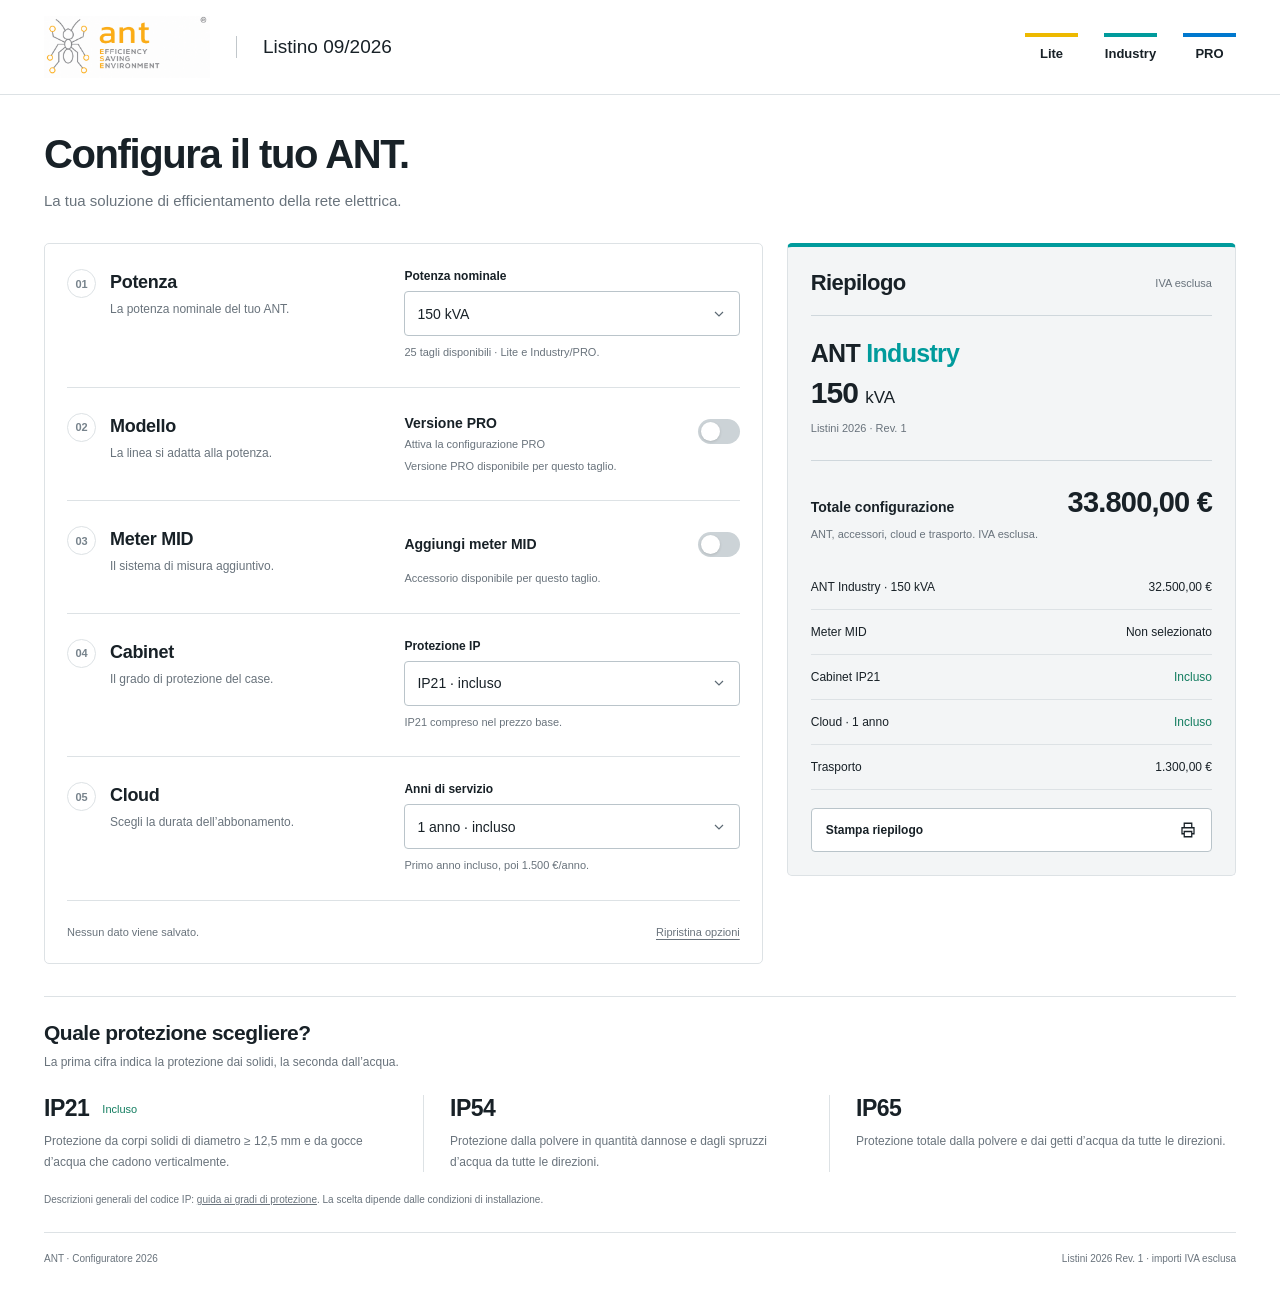
==== index.html @ 411bcbdc "Update header to Listino 09/2026 and remove logo version suffix" ====
<!doctype html>
<html lang="it">
<head>
  <meta charset="utf-8">
  <meta name="viewport" content="width=device-width, initial-scale=1">
  <meta name="theme-color" content="#009b9c">
  <meta name="description" content="Configuratore ANT 2026: potenza, modello, meter, cabinet e cloud. Importi IVA esclusa.">
  <title>ANT · Configuratore 2026</title>
  <meta name="application-name" content="ANT 2026">
  <meta name="apple-mobile-web-app-title" content="ANT 2026">
  <meta name="apple-mobile-web-app-capable" content="yes">
  <meta name="mobile-web-app-capable" content="yes">
  <meta name="apple-mobile-web-app-status-bar-style" content="default">
  <link rel="icon" href="assets/favicon-32.png" sizes="32x32" type="image/png">
  <link rel="apple-touch-icon" href="assets/apple-touch-icon.png" sizes="180x180">
  <link rel="manifest" href="manifest.webmanifest">
  <link rel="stylesheet" href="styles.css">
  <script src="catalogue.js" defer></script>
  <script src="calculator.js" defer></script>
  <script src="app.js" defer></script>
</head>
<body>
  <header class="header">
    <div class="brand"><img class="brand-logo" src="assets/ant-logo.png" width="2056" height="765" alt="ANT — Efficiency Saving Environment"><span class="app-name">Listino <strong>09/2026</strong></span></div>
    <div class="lines" aria-label="Linee ANT"><span class="lite">Lite</span><span class="industry">Industry</span><span class="pro">PRO</span></div>
  </header>
  <main>
    <section class="intro">
      <div><h1>Configura il tuo ANT.</h1><p>La tua soluzione di efficientamento della rete elettrica.</p></div>
      <aside class="source-alert" id="source-alert" hidden><strong>Listini PDF non disponibili</strong><span>Prototipo: prezzi e tagli da verificare. Non utilizzare come preventivo.</span></aside>
    </section>
    <div class="workspace">
      <form id="config" class="config" aria-label="Configurazione ANT">
        <section class="field-row">
          <div class="field-heading"><span class="step">01</span><div><h2>Potenza</h2><p>La potenza nominale del tuo ANT.</p></div></div>
          <div class="field-control"><label for="power">Potenza nominale</label><select id="power" name="power" required aria-describedby="power-help"><optgroup label="ANT Lite"><option value="15">15 kVA</option><option value="22">22 kVA</option><option value="30">30 kVA</option><option value="45">45 kVA</option><option value="60">60 kVA</option><option value="75">75 kVA</option><option value="100">100 kVA</option><option value="120">120 kVA</option></optgroup><optgroup label="ANT Industry"><option value="150" selected>150 kVA</option><option value="200">200 kVA</option><option value="300">300 kVA</option><option value="400">400 kVA</option><option value="500">500 kVA</option><option value="600">600 kVA</option><option value="700">700 kVA</option><option value="800">800 kVA</option><option value="1000">1.000 kVA</option><option value="1200">1.200 kVA</option><option value="1500">1.500 kVA</option><option value="1700">1.700 kVA</option><option value="2000">2.000 kVA</option><option value="2500">2.500 kVA</option><option value="3000">3.000 kVA</option><option value="3500">3.500 kVA</option><option value="4000">4.000 kVA</option></optgroup></select><p class="help" id="power-help">25 tagli disponibili · Lite e Industry/PRO.</p></div>
        </section>
        <section class="field-row">
          <div class="field-heading"><span class="step">02</span><div><h2>Modello</h2><p>La linea si adatta alla potenza.</p></div></div>
          <div class="field-control"><label class="toggle-option" for="pro"><span><strong>Versione PRO</strong><span class="option-caption">Attiva la configurazione PRO</span></span><input id="pro" name="pro" type="checkbox" role="switch" aria-describedby="pro-help"><span class="switch" aria-hidden="true"></span></label><p class="help" id="pro-help">Disponibile da 150 a 4.000 kVA.</p></div>
        </section>
        <section class="field-row">
          <div class="field-heading"><span class="step">03</span><div><h2>Meter MID</h2><p>Il sistema di misura aggiuntivo.</p></div></div>
          <div class="field-control"><label class="toggle-option" for="meter"><span><strong>Aggiungi meter MID</strong></span><input id="meter" name="meter" type="checkbox" role="switch" disabled aria-describedby="meter-help"><span class="switch" aria-hidden="true"></span></label><p class="help" id="meter-help">Disponibilità da verificare sul listino.</p></div>
        </section>
        <section class="field-row">
          <div class="field-heading"><span class="step">04</span><div><h2>Cabinet</h2><p>Il grado di protezione del case.</p></div></div>
          <div class="field-control"><label for="cabinet">Protezione IP</label><select id="cabinet" name="cabinet" aria-describedby="cabinet-help"><option value="IP21">IP21 · incluso</option><option value="IP54">IP54 · da quotare</option><option value="IP65">IP65 · da quotare</option></select><p class="help" id="cabinet-help">IP21 compreso nel prezzo base.</p></div>
        </section>
        <section class="field-row">
          <div class="field-heading"><span class="step">05</span><div><h2>Cloud</h2><p>Scegli la durata dell’abbonamento.</p></div></div>
          <div class="field-control"><label for="years">Anni di servizio</label><select id="years" name="years"><option value="1">1 anno · incluso</option><option value="2">2 anni · +1.500 €</option><option value="3">3 anni · +3.000 €</option><option value="4">4 anni · +4.500 €</option><option value="5">5 anni · +6.000 €</option></select><p class="help">Primo anno incluso, poi 1.500 €/anno.</p></div>
        </section>
        <div class="form-footer"><span>Nessun dato viene salvato.</span><button type="reset" class="text-button">Ripristina opzioni</button></div>
      </form>
      <aside class="summary" aria-labelledby="summary-heading">
        <div class="summary-top"><h2 id="summary-heading">Riepilogo</h2><span>IVA esclusa</span></div>
        <div class="product"><h3>ANT <span id="line-name">Industry</span></h3><p id="power-summary">150 <span>kVA</span></p><small id="line-note">Listini 2026 · Rev. 1</small></div>
        <div id="pricing" aria-live="polite" aria-atomic="true"><div class="price-heading"><span id="total-label">Importo parziale</span><strong id="total">0,00 €</strong></div><p class="price-caption" id="total-caption">Somma delle sole voci con prezzo noto.</p><dl id="breakdown"></dl><div class="quote-warning" id="quote-warning"><strong>Totale non determinabile</strong><p id="missing"></p></div></div>
        <button id="print" type="button" class="print-button">Stampa riepilogo <svg aria-hidden="true" width="18" height="18" viewBox="0 0 24 24" fill="none" stroke="currentColor" stroke-width="1.7"><path d="M7 8V3h10v5M7 17H4V9h16v8h-3M7 14h10v7H7z"/></svg></button>
      </aside>
    </div>
    <section class="ip-guide" aria-labelledby="ip-heading"><div class="ip-heading"><h2 id="ip-heading">Quale protezione scegliere?</h2><p>La prima cifra indica la protezione dai solidi, la seconda dall’acqua.</p></div><div class="ip-grid"><article><h3>IP21 <span>Incluso</span></h3><p>Protezione da corpi solidi di diametro ≥ 12,5 mm e da gocce d’acqua che cadono verticalmente.</p></article><article><h3>IP54</h3><p>Protezione dalla polvere in quantità dannose e dagli spruzzi d’acqua da tutte le direzioni.</p></article><article><h3>IP65</h3><p>Protezione totale dalla polvere e dai getti d’acqua da tutte le direzioni.</p></article></div><p class="ip-source">Descrizioni generali del codice IP: <a href="https://www.keyence.com.sg/ss/products/measure/measurement_library/basic/protection/" target="_blank" rel="noopener noreferrer">guida ai gradi di protezione</a>. La scelta dipende dalle condizioni di installazione.</p></section>
    <footer class="footer"><span>ANT · Configuratore 2026</span><span id="footer-status">Listini 2026 Rev. 1 · importi IVA esclusa</span></footer>
  </main>
  <noscript><p class="noscript">Abilita JavaScript per utilizzare il configuratore.</p></noscript>
</body>
</html>
---- styles.css ----
:root{--ink:#182127;--muted:#69737c;--border:#dde2e5;--surface:#f3f5f6;--accent:#009b9c;--lite:#edb900;--industry:#009b9c;--pro:#0078ce;--warning:#a34018;--warning-bg:#fff5ed;font-family:Arial,Helvetica,sans-serif;color:var(--ink);background:#fff;font-synthesis:none}
*{box-sizing:border-box}body{margin:0}button,input,select{font:inherit}button,select,input[type=checkbox]{cursor:pointer}button{touch-action:manipulation}a{color:inherit}button:focus-visible,input:focus-visible,select:focus-visible,a:focus-visible{outline:3px solid var(--accent);outline-offset:4px}button:disabled,input:disabled{cursor:not-allowed}h1,h2,h3,p{margin:0}button{color:inherit}.header{min-height:95px;max-width:1440px;margin:auto;padding:0 44px;display:flex;align-items:center;justify-content:space-between;border-bottom:1px solid var(--border);gap:24px}.brand{display:flex;align-items:center;gap:26px}.wordmark{font-size:46px;letter-spacing:-3px;font-weight:900;line-height:1}.app-name{border-left:1px solid #c1c7cb;padding-left:26px;font-size:19px;font-weight:400}.app-name strong{font-weight:400}.lines{display:flex;gap:26px;font-size:13px;font-weight:700}.lines span{min-width:53px;border-top:4px solid;padding-top:9px;text-align:center}.lines .lite{border-color:var(--lite)}.lines .industry{border-color:var(--industry)}.lines .pro{border-color:var(--pro)}main{max-width:1440px;margin:0 auto;padding:36px 44px 0}.intro{display:flex;align-items:center;justify-content:space-between;gap:32px;margin-bottom:30px}h1{font-size:40px;letter-spacing:-1.4px;line-height:1.15}.intro>div>p{margin-top:12px;font-size:15px;line-height:1.6;color:var(--muted)}.source-alert{background:var(--warning-bg);border:1px solid #f1cfb9;border-left:3px solid #d9804f;border-radius:4px;padding:13px 16px;max-width:400px;color:var(--warning);line-height:1.5;font-size:12px}.source-alert strong{display:block;font-size:14px;margin-bottom:4px}.source-alert span{display:block}.workspace{display:grid;grid-template-columns:minmax(0,1.6fr) minmax(310px,1fr);gap:24px;align-items:start}.config{border:1px solid var(--border);border-radius:5px;padding:0 22px}.field-row{display:grid;grid-template-columns:1fr 1.05fr;gap:18px;padding:25px 0;min-width:0;align-items:start;border-bottom:1px solid var(--border)}.field-heading{display:flex;gap:14px;align-items:flex-start}.step{font-size:11px;font-weight:700;color:#77838c;border:1px solid var(--border);border-radius:50%;width:29px;height:29px;display:flex;align-items:center;justify-content:center;flex:none}.field-heading h2{font-size:18px;letter-spacing:-.3px;line-height:1.5}.field-heading p{font-size:12px;line-height:1.6;color:var(--muted);margin-top:4px}.field-control{min-width:0}.field-control>label:not(.toggle-option){display:block;font-size:12px;font-weight:700;margin-bottom:8px}.input-unit{display:flex;border:1px solid #bac4ca;border-radius:4px;overflow:hidden;height:45px}.input-unit input{min-width:0;width:100%;border:0;padding:10px 12px;font-size:17px;color:var(--ink);background:white}.input-unit span{background:var(--surface);border-left:1px solid var(--border);padding:12px;color:var(--muted);font-size:14px}.input-unit:focus-within{outline:3px solid var(--accent);outline-offset:3px}.input-unit input:focus-visible{outline:0}.input-unit input:invalid{box-shadow:inset 0 0 0 2px #b74624}select{appearance:none;width:100%;padding:10px 36px 10px 12px;min-height:45px;border:1px solid #bac4ca;border-radius:4px;color:var(--ink);background:#fff url("data:image/svg+xml,%3Csvg xmlns='http://www.w3.org/2000/svg' width='16' height='16' viewBox='0 0 24 24' fill='none' stroke='%235d6a74' stroke-width='1.8'%3E%3Cpath d='m6 9 6 6 6-6'/%3E%3C/svg%3E") right 12px center/16px no-repeat;font-size:14px}.help{color:var(--muted);font-size:11px;line-height:1.6;margin-top:8px}.toggle-option{display:flex;align-items:center;justify-content:space-between;gap:16px;position:relative;min-height:36px;cursor:pointer}.toggle-option strong{font-size:14px;font-weight:600;line-height:1.5}.option-caption{display:block;color:var(--muted);font-size:11px;margin-top:4px}.toggle-option input{position:absolute;right:0;width:42px;height:25px;margin:0;opacity:0}.switch{position:relative;width:42px;height:25px;border-radius:20px;background:#ccd3d7;flex:none;pointer-events:none;transition:background .15s}.switch:after{content:'';position:absolute;top:3px;left:3px;background:#fff;width:19px;height:19px;border-radius:50%;box-shadow:0 1px 3px #0002;transition:transform .15s}.toggle-option input:checked+.switch{background:var(--accent)}.toggle-option input:checked+.switch:after{transform:translateX(17px)}.toggle-option input:disabled+.switch{opacity:.4}.toggle-option:has(input:disabled){color:#89939a;cursor:not-allowed}.toggle-option input:focus-visible+.switch{outline:3px solid var(--accent);outline-offset:4px}.form-footer{display:flex;justify-content:space-between;align-items:center;gap:12px;padding:17px 0;font-size:11px;color:var(--muted)}.text-button{border:0;padding:8px 0;background:transparent;font-size:11px;text-decoration:underline;text-underline-offset:3px}.summary{background:var(--surface);border:1px solid var(--border);border-top:4px solid var(--accent);border-radius:5px;padding:23px;position:sticky;top:24px}.summary-top{display:flex;align-items:center;justify-content:space-between;border-bottom:1px solid #cfd7dc;padding-bottom:19px;gap:12px}.summary-top h2{font-size:22px;letter-spacing:-.6px}.summary-top>span{font-size:11px;color:var(--muted)}.product{padding:23px 0;border-bottom:1px solid #cfd7dc}.product h3{font-size:25px;letter-spacing:-.7px}.product h3 span{color:var(--accent)}.product>p{font-size:30px;font-weight:700;letter-spacing:-1px;margin-top:8px}.product>p span{font-size:17px;font-weight:400;letter-spacing:0}.product small{display:block;margin-top:10px;font-size:11px;color:var(--muted);line-height:1.5}.price-heading{display:flex;align-items:baseline;justify-content:space-between;gap:12px;margin-top:25px}.price-heading>span{font-size:14px;font-weight:600}.price-heading>strong{font-size:29px;letter-spacing:-.8px;white-space:nowrap;font-variant-numeric:tabular-nums}.price-caption{font-size:11px;line-height:1.6;color:var(--muted);margin-top:7px}dl{margin:22px 0 0}.cost-row{display:flex;justify-content:space-between;align-items:baseline;gap:16px;border-bottom:1px solid var(--border);padding:13px 0;font-size:12px;line-height:1.5}.cost-row dt{max-width:62%}.cost-row dd{margin:0;flex-shrink:0;text-align:right;font-variant-numeric:tabular-nums}.cost-row dd.unknown{color:var(--warning)}.cost-row dd.included{color:#137d60}.cost-row dt small{display:block;color:var(--muted);font-size:10px;margin-top:2px}.quote-warning{border:1px solid #f1cfb9;background:var(--warning-bg);padding:13px;border-radius:4px;margin-top:20px;color:var(--warning);font-size:12px;line-height:1.6}.quote-warning p{margin-top:5px;font-size:11px}.print-button{width:100%;margin-top:18px;border:1px solid #b9c4ca;border-radius:4px;background:white;padding:12px 14px;display:flex;align-items:center;justify-content:space-between;font-size:12px;font-weight:600}.print-button:hover{border-color:var(--accent);color:var(--accent)}.ip-guide{margin-top:32px;padding:24px 0;border-top:1px solid var(--border)}.ip-heading h2{font-size:21px;letter-spacing:-.5px}.ip-heading p{font-size:12px;color:var(--muted);margin-top:8px;line-height:1.6}.ip-grid{display:grid;grid-template-columns:repeat(3,1fr);margin-top:23px;gap:26px}.ip-grid article{padding-right:26px;border-right:1px solid var(--border)}.ip-grid article:last-child{border-right:0;padding-right:0}.ip-grid h3{font-size:23px;letter-spacing:-.5px;display:flex;align-items:center;gap:13px}.ip-grid h3 span{font-size:11px;color:#137d60;letter-spacing:0;font-weight:400}.ip-grid p{font-size:12px;line-height:1.7;color:var(--muted);margin-top:9px}.ip-source{font-size:10px;line-height:1.6;color:var(--muted);margin-top:20px}.footer{border-top:1px solid var(--border);padding:20px 0 25px;display:flex;justify-content:space-between;gap:18px;font-size:10px;color:var(--muted)}.noscript{margin:30px;color:var(--warning)}[hidden]{display:none!important}
@media(min-width:1500px){main{padding-top:45px}.field-row{padding:28px 0}}
@media(max-width:1100px){.header{padding:0 28px}main{padding:30px 28px 0}h1{font-size:33px}.intro{gap:24px}.source-alert{max-width:330px}.workspace{grid-template-columns:minmax(0,1.3fr) minmax(300px,1fr);gap:20px}.field-row{grid-template-columns:1fr;gap:14px;padding:20px 0}.field-control{padding-left:43px}.summary{padding:21px}.field-heading p{margin-top:0}.price-heading{flex-wrap:wrap}.summary{top:20px}}
@media(max-width:720px){.header{min-height:80px;padding:0 20px;gap:12px}.brand{gap:16px}.wordmark{font-size:35px}.app-name{font-size:14px;padding-left:16px;line-height:1.4}.app-name strong{display:block}.lines{gap:9px;font-size:10px}.lines span{min-width:33px;border-top-width:3px;padding-top:6px}main{padding:27px 20px 0}.intro{display:block;margin-bottom:23px}h1{font-size:32px;letter-spacing:-1px}.intro>div>p{font-size:13px;max-width:280px;margin-top:9px}.source-alert{max-width:none;margin-top:20px;padding:11px 13px}.source-alert strong{font-size:13px}.source-alert span{font-size:11px}.workspace{display:flex;flex-direction:column;gap:24px}.config,.summary{width:100%}.config{padding:0 18px}.field-row{padding:21px 0;grid-template-columns:1fr;gap:15px}.field-control{padding-left:43px}.field-heading h2{font-size:17px}.field-control>label:not(.toggle-option){font-size:11px}.field-heading p{font-size:12px}.help{font-size:11px}.summary{position:static;padding:21px}.summary-top h2{font-size:21px}.price-heading{flex-wrap:nowrap}.price-heading>strong{font-size:30px}.form-footer{font-size:10px}.text-button{font-size:10px}.ip-guide{margin-top:28px}.ip-heading h2{font-size:20px}.ip-grid{grid-template-columns:1fr;gap:0;margin-top:9px}.ip-grid article{border:0;border-bottom:1px solid var(--border);padding:18px 0}.ip-grid article:last-child{border-bottom:0}.ip-grid h3{font-size:23px}.ip-grid p{font-size:12px}.footer{flex-direction:column;gap:6px;font-size:10px}.cost-row{font-size:12px}}
@media(max-width:370px){.lines{display:none}.field-control{padding-left:0}.price-heading{flex-direction:column;gap:8px}}
@media(prefers-reduced-motion:reduce){*,*:after{transition:none!important}}
@media print{.header{min-height:70px;padding:0}.header .lines,.form-footer,.print-button{display:none}main{padding:20px 0 0}.intro{margin-bottom:15px}.intro h1{font-size:27px}.workspace{display:grid;grid-template-columns:1fr 1fr;gap:20px}.config{padding:0 15px}.field-row{display:block;padding:12px 0}.field-control{padding-left:43px;margin-top:6px}.field-heading p,.help,.option-caption{display:none}.summary{position:static;break-inside:avoid}.ip-guide{break-inside:avoid;margin-top:20px;padding:16px 0}.ip-grid p{font-size:10px}.source-alert,.quote-warning{print-color-adjust:exact;-webkit-print-color-adjust:exact}.footer{font-size:9px}body{font-size:12px}}
/* Marchio originale estratto dal listino; proporzioni preservate. */
.brand-logo{display:block;width:166px;height:auto;flex:none}
@media(max-width:720px){.brand-logo{width:118px}}
@media(max-width:480px){.header .lines{display:none}}
@media print{.brand-logo{width:140px}}
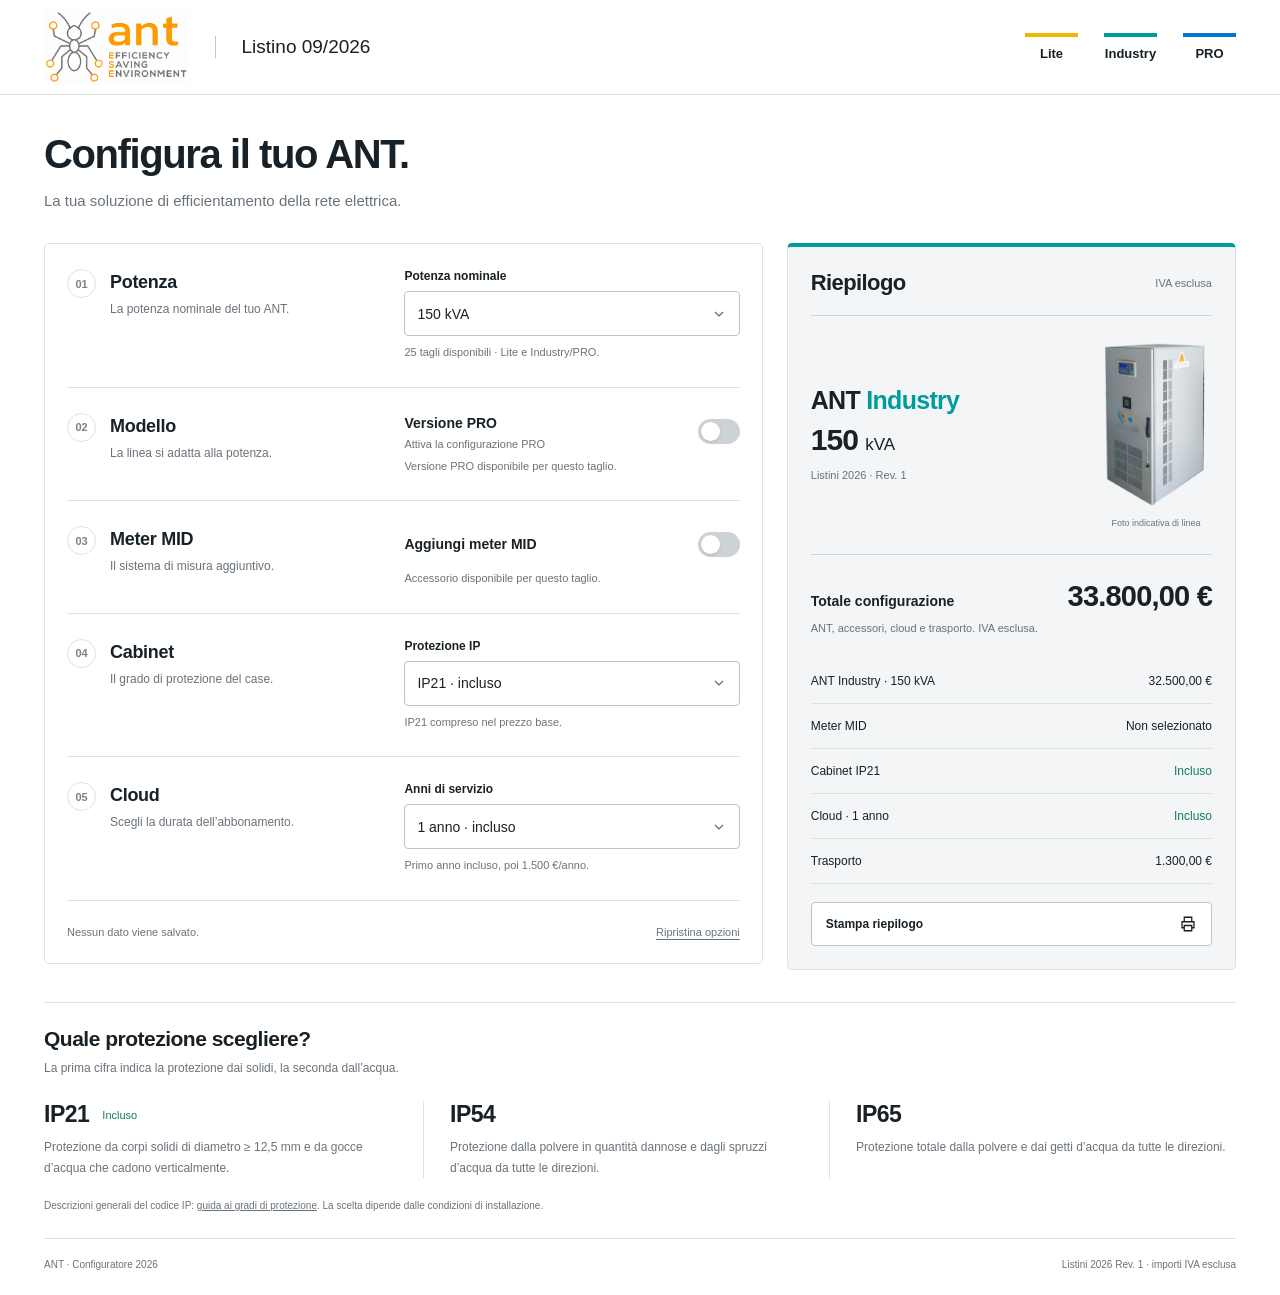
==== commit ef68b246: "Enlarge clean ANT logo and show original line photos in summary" ====
--- a/index.html
+++ b/index.html
@@ -21,7 +21,7 @@
 </head>
 <body>
   <header class="header">
-    <div class="brand"><img class="brand-logo" src="assets/ant-logo.png" width="2056" height="765" alt="ANT — Efficiency Saving Environment"><span class="app-name">Listino <strong>09/2026</strong></span></div>
+    <div class="brand"><img class="brand-logo" src="assets/ant-logo-clean.png" width="1752" height="897" alt="ANT — Efficiency Saving Environment"><span class="app-name">Listino <strong>09/2026</strong></span></div>
     <div class="lines" aria-label="Linee ANT"><span class="lite">Lite</span><span class="industry">Industry</span><span class="pro">PRO</span></div>
   </header>
   <main>
@@ -55,7 +55,7 @@
       </form>
       <aside class="summary" aria-labelledby="summary-heading">
         <div class="summary-top"><h2 id="summary-heading">Riepilogo</h2><span>IVA esclusa</span></div>
-        <div class="product"><h3>ANT <span id="line-name">Industry</span></h3><p id="power-summary">150 <span>kVA</span></p><small id="line-note">Listini 2026 · Rev. 1</small></div>
+        <div class="product"><div class="product-info"><h3>ANT <span id="line-name">Industry</span></h3><p id="power-summary">150 <span>kVA</span></p><small id="line-note">Listini 2026 · Rev. 1</small></div><figure class="product-visual"><img id="product-photo" src="assets/ant-standard.png" width="519" height="863" alt="ANT Industry, foto dal listino" decoding="async"><figcaption>Foto indicativa di linea</figcaption></figure></div>
         <div id="pricing" aria-live="polite" aria-atomic="true"><div class="price-heading"><span id="total-label">Importo parziale</span><strong id="total">0,00 €</strong></div><p class="price-caption" id="total-caption">Somma delle sole voci con prezzo noto.</p><dl id="breakdown"></dl><div class="quote-warning" id="quote-warning"><strong>Totale non determinabile</strong><p id="missing"></p></div></div>
         <button id="print" type="button" class="print-button">Stampa riepilogo <svg aria-hidden="true" width="18" height="18" viewBox="0 0 24 24" fill="none" stroke="currentColor" stroke-width="1.7"><path d="M7 8V3h10v5M7 17H4V9h16v8h-3M7 14h10v7H7z"/></svg></button>
       </aside>
--- a/styles.css
+++ b/styles.css
@@ -7,7 +7,17 @@
 @media(prefers-reduced-motion:reduce){*,*:after{transition:none!important}}
 @media print{.header{min-height:70px;padding:0}.header .lines,.form-footer,.print-button{display:none}main{padding:20px 0 0}.intro{margin-bottom:15px}.intro h1{font-size:27px}.workspace{display:grid;grid-template-columns:1fr 1fr;gap:20px}.config{padding:0 15px}.field-row{display:block;padding:12px 0}.field-control{padding-left:43px;margin-top:6px}.field-heading p,.help,.option-caption{display:none}.summary{position:static;break-inside:avoid}.ip-guide{break-inside:avoid;margin-top:20px;padding:16px 0}.ip-grid p{font-size:10px}.source-alert,.quote-warning{print-color-adjust:exact;-webkit-print-color-adjust:exact}.footer{font-size:9px}body{font-size:12px}}
 /* Marchio originale estratto dal listino; proporzioni preservate. */
-.brand-logo{display:block;width:166px;height:auto;flex:none}
-@media(max-width:720px){.brand-logo{width:118px}}
+.brand-logo{display:block;width:auto;height:74px;max-width:190px;object-fit:contain;flex:none}
+@media(max-width:720px){.brand-logo{height:58px;max-width:125px}}
 @media(max-width:480px){.header .lines{display:none}}
-@media print{.brand-logo{width:140px}}
+@media print{.brand-logo{height:62px;max-width:150px}}
+/* Foto originali dei listini: la stessa immagine per Lite e Industry. */
+.product{display:grid;grid-template-columns:minmax(0,1fr) 112px;gap:18px;align-items:center}
+.product-info>p{font-size:30px;font-weight:700;letter-spacing:-1px;margin-top:8px}
+.product-info>p span{font-size:17px;font-weight:400;letter-spacing:0}
+.product-info small{display:block;margin-top:10px;font-size:11px;color:var(--muted);line-height:1.5}
+.product-visual{margin:0;text-align:center}
+.product-visual img{display:block;width:100%;height:170px;object-fit:contain}
+.product-visual figcaption{font-size:9px;line-height:1.5;color:var(--muted);margin-top:8px}
+@media(max-width:1100px){.product{grid-template-columns:minmax(0,1fr) 96px;gap:12px}.product-visual img{height:150px}.product-info h3{font-size:23px}}
+@media print{.product{grid-template-columns:minmax(0,1fr) 80px}.product-visual img{height:120px}}
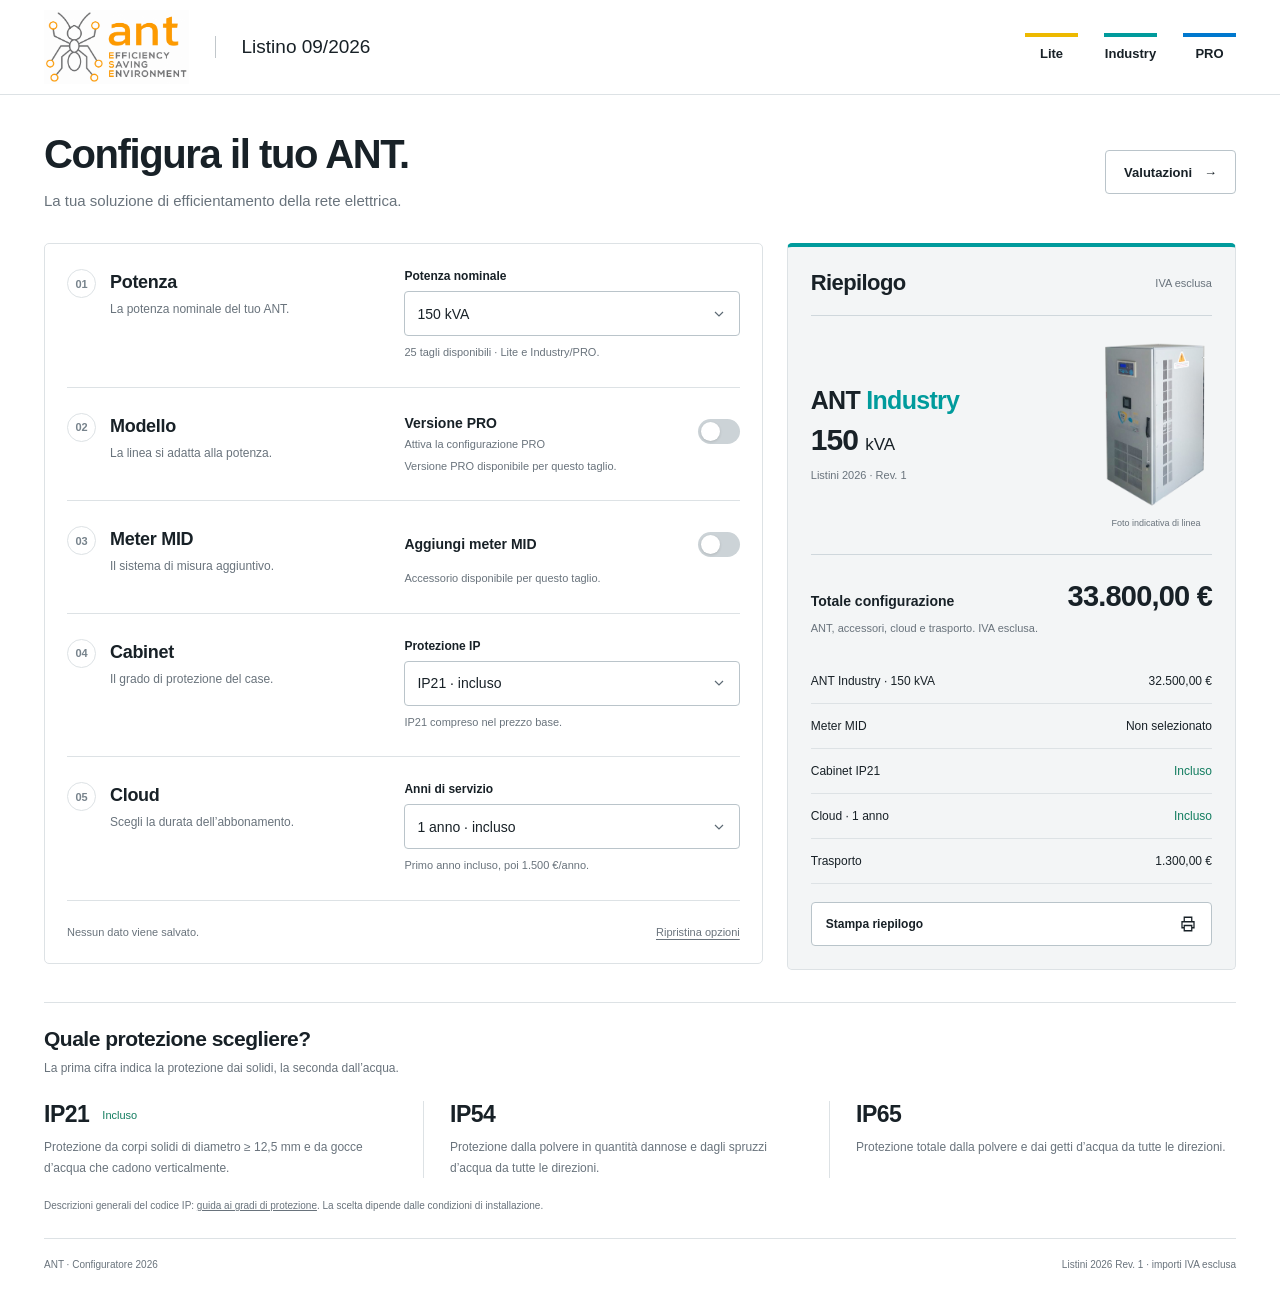
==== commit 015aa123: "Add Valutazioni page with direct loss increase calculation and chart" ====
--- a/index.html
+++ b/index.html
@@ -14,10 +14,10 @@
   <link rel="icon" href="assets/favicon-32.png" sizes="32x32" type="image/png">
   <link rel="apple-touch-icon" href="assets/apple-touch-icon.png" sizes="180x180">
   <link rel="manifest" href="manifest.webmanifest">
-  <link rel="stylesheet" href="styles.css">
+  <link rel="stylesheet" href="styles.css?v=ac526b7ed7d2">
   <script src="catalogue.js" defer></script>
   <script src="calculator.js" defer></script>
-  <script src="app.js" defer></script>
+  <script src="app.js?v=b3048b2b25a7" defer></script>
 </head>
 <body>
   <header class="header">
@@ -27,6 +27,7 @@
   <main>
     <section class="intro">
       <div><h1>Configura il tuo ANT.</h1><p>La tua soluzione di efficientamento della rete elettrica.</p></div>
+      <a class="page-button" href="valutazioni.html">Valutazioni <span aria-hidden="true">→</span></a>
       <aside class="source-alert" id="source-alert" hidden><strong>Listini PDF non disponibili</strong><span>Prototipo: prezzi e tagli da verificare. Non utilizzare come preventivo.</span></aside>
     </section>
     <div class="workspace">
--- a/styles.css
+++ b/styles.css
@@ -21,3 +21,8 @@
 .product-visual figcaption{font-size:9px;line-height:1.5;color:var(--muted);margin-top:8px}
 @media(max-width:1100px){.product{grid-template-columns:minmax(0,1fr) 96px;gap:12px}.product-visual img{height:150px}.product-info h3{font-size:23px}}
 @media print{.product{grid-template-columns:minmax(0,1fr) 80px}.product-visual img{height:120px}}
+/* Navigazione tra il listino e la pagina Valutazioni. */
+.page-button{display:inline-flex;align-items:center;justify-content:center;gap:12px;min-height:44px;padding:12px 18px;border:1px solid #bac4ca;border-radius:4px;background:#fff;color:var(--ink);text-decoration:none;font-size:13px;font-weight:600;white-space:nowrap;transition:border-color .15s,color .15s}
+.page-button:hover{border-color:var(--accent);color:var(--accent)}
+@media(max-width:720px){.intro>.page-button{margin-top:18px}.evaluation-page .intro>.page-button{margin-top:0}}
+@media print{.intro>.page-button{display:none}}
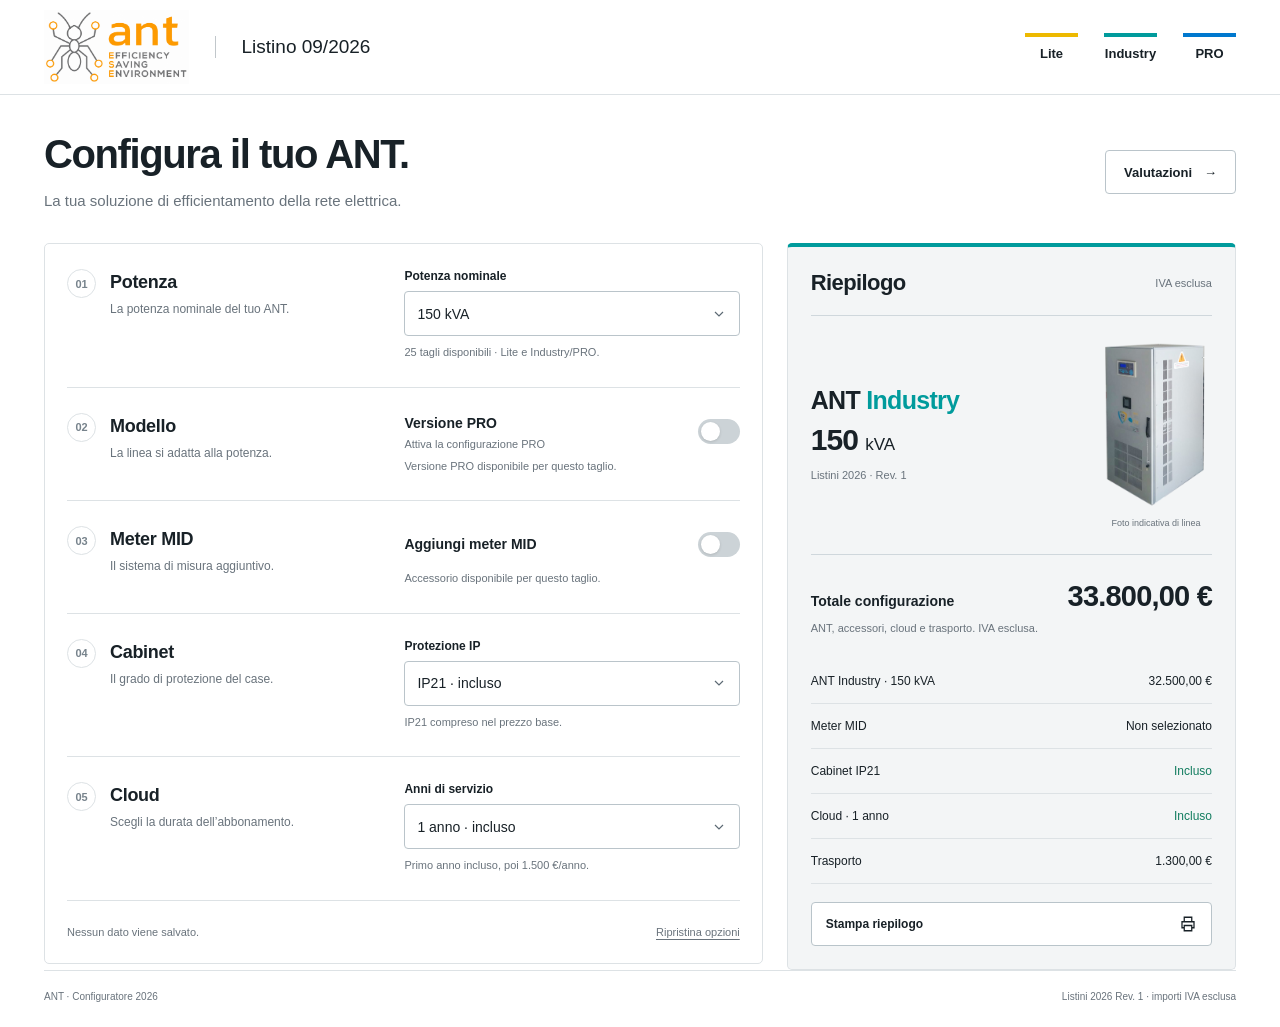
==== commit fb4a6504: "Move IP protection guide to the end of Valutazioni" ====
--- a/index.html
+++ b/index.html
@@ -61,7 +61,6 @@
         <button id="print" type="button" class="print-button">Stampa riepilogo <svg aria-hidden="true" width="18" height="18" viewBox="0 0 24 24" fill="none" stroke="currentColor" stroke-width="1.7"><path d="M7 8V3h10v5M7 17H4V9h16v8h-3M7 14h10v7H7z"/></svg></button>
       </aside>
     </div>
-    <section class="ip-guide" aria-labelledby="ip-heading"><div class="ip-heading"><h2 id="ip-heading">Quale protezione scegliere?</h2><p>La prima cifra indica la protezione dai solidi, la seconda dall’acqua.</p></div><div class="ip-grid"><article><h3>IP21 <span>Incluso</span></h3><p>Protezione da corpi solidi di diametro ≥ 12,5 mm e da gocce d’acqua che cadono verticalmente.</p></article><article><h3>IP54</h3><p>Protezione dalla polvere in quantità dannose e dagli spruzzi d’acqua da tutte le direzioni.</p></article><article><h3>IP65</h3><p>Protezione totale dalla polvere e dai getti d’acqua da tutte le direzioni.</p></article></div><p class="ip-source">Descrizioni generali del codice IP: <a href="https://www.keyence.com.sg/ss/products/measure/measurement_library/basic/protection/" target="_blank" rel="noopener noreferrer">guida ai gradi di protezione</a>. La scelta dipende dalle condizioni di installazione.</p></section>
     <footer class="footer"><span>ANT · Configuratore 2026</span><span id="footer-status">Listini 2026 Rev. 1 · importi IVA esclusa</span></footer>
   </main>
   <noscript><p class="noscript">Abilita JavaScript per utilizzare il configuratore.</p></noscript>
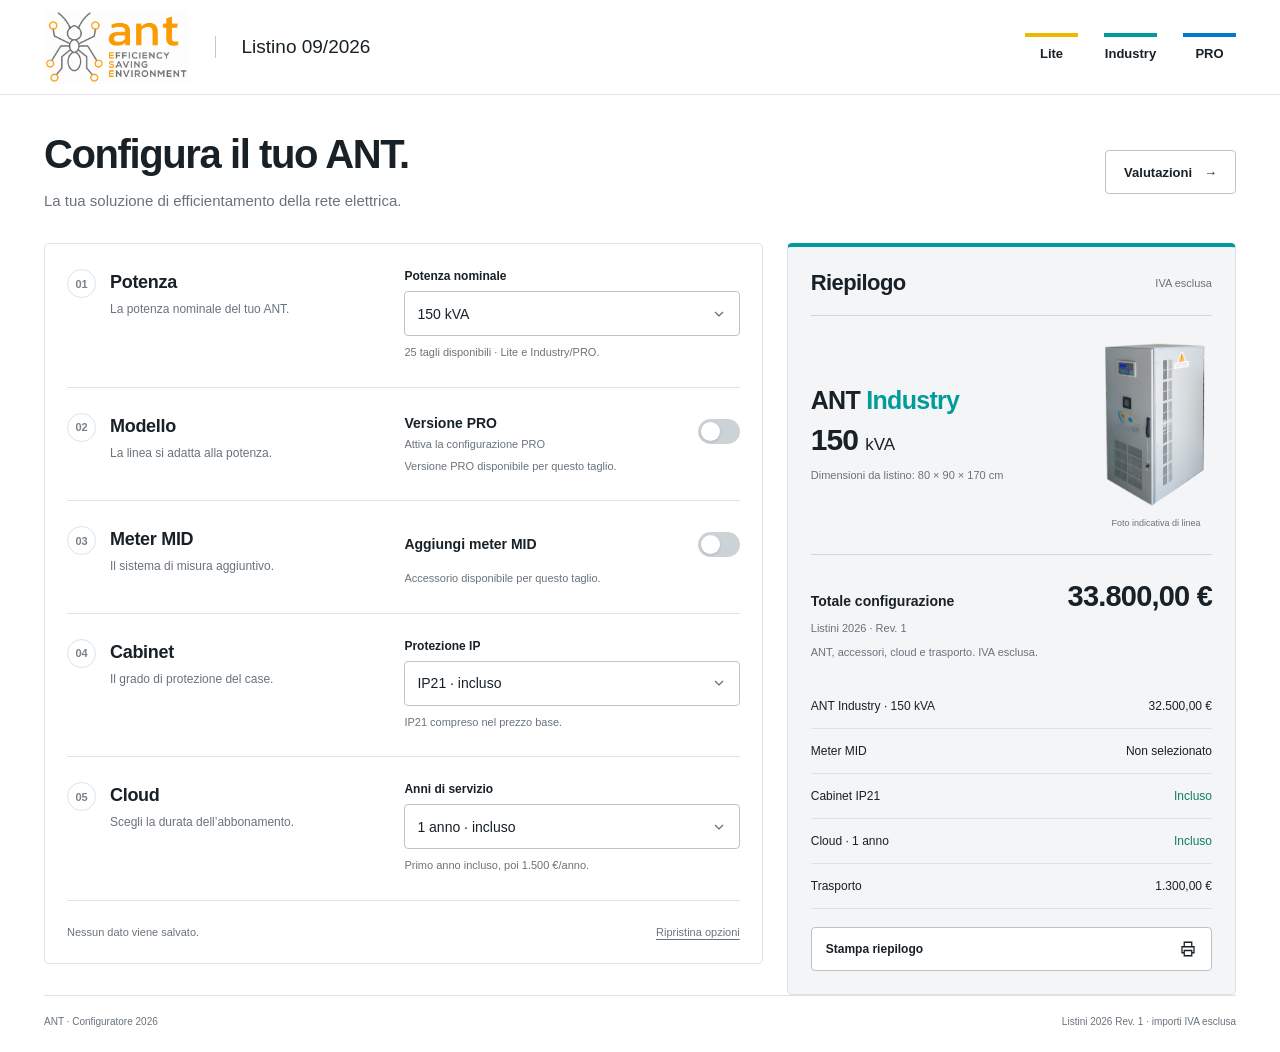
==== commit 6d8f7540: "Add catalogue dimensions and clarify power unit explanations" ====
--- a/index.html
+++ b/index.html
@@ -15,9 +15,9 @@
   <link rel="apple-touch-icon" href="assets/apple-touch-icon.png" sizes="180x180">
   <link rel="manifest" href="manifest.webmanifest">
   <link rel="stylesheet" href="styles.css?v=ac526b7ed7d2">
-  <script src="catalogue.js" defer></script>
+  <script src="catalogue.js?v=af52c96cf43e" defer></script>
   <script src="calculator.js" defer></script>
-  <script src="app.js?v=b3048b2b25a7" defer></script>
+  <script src="app.js?v=407026c033d1" defer></script>
 </head>
 <body>
   <header class="header">
@@ -56,8 +56,8 @@
       </form>
       <aside class="summary" aria-labelledby="summary-heading">
         <div class="summary-top"><h2 id="summary-heading">Riepilogo</h2><span>IVA esclusa</span></div>
-        <div class="product"><div class="product-info"><h3>ANT <span id="line-name">Industry</span></h3><p id="power-summary">150 <span>kVA</span></p><small id="line-note">Listini 2026 · Rev. 1</small></div><figure class="product-visual"><img id="product-photo" src="assets/ant-standard.png" width="519" height="863" alt="ANT Industry, foto dal listino" decoding="async"><figcaption>Foto indicativa di linea</figcaption></figure></div>
-        <div id="pricing" aria-live="polite" aria-atomic="true"><div class="price-heading"><span id="total-label">Importo parziale</span><strong id="total">0,00 €</strong></div><p class="price-caption" id="total-caption">Somma delle sole voci con prezzo noto.</p><dl id="breakdown"></dl><div class="quote-warning" id="quote-warning"><strong>Totale non determinabile</strong><p id="missing"></p></div></div>
+        <div class="product"><div class="product-info"><h3>ANT <span id="line-name">Industry</span></h3><p id="power-summary">150 <span>kVA</span></p><small id="product-dimensions">Dimensioni da listino: 80 × 90 × 170 cm</small></div><figure class="product-visual"><img id="product-photo" src="assets/ant-standard.png" width="519" height="863" alt="ANT Industry, foto dal listino" decoding="async"><figcaption>Foto indicativa di linea</figcaption></figure></div>
+        <div id="pricing" aria-live="polite" aria-atomic="true"><div class="price-heading"><span id="total-label">Importo parziale</span><strong id="total">0,00 €</strong></div><p class="price-caption" id="line-note">Listini 2026 · Rev. 1</p><p class="price-caption" id="total-caption">Somma delle sole voci con prezzo noto.</p><dl id="breakdown"></dl><div class="quote-warning" id="quote-warning"><strong>Totale non determinabile</strong><p id="missing"></p></div></div>
         <button id="print" type="button" class="print-button">Stampa riepilogo <svg aria-hidden="true" width="18" height="18" viewBox="0 0 24 24" fill="none" stroke="currentColor" stroke-width="1.7"><path d="M7 8V3h10v5M7 17H4V9h16v8h-3M7 14h10v7H7z"/></svg></button>
       </aside>
     </div>
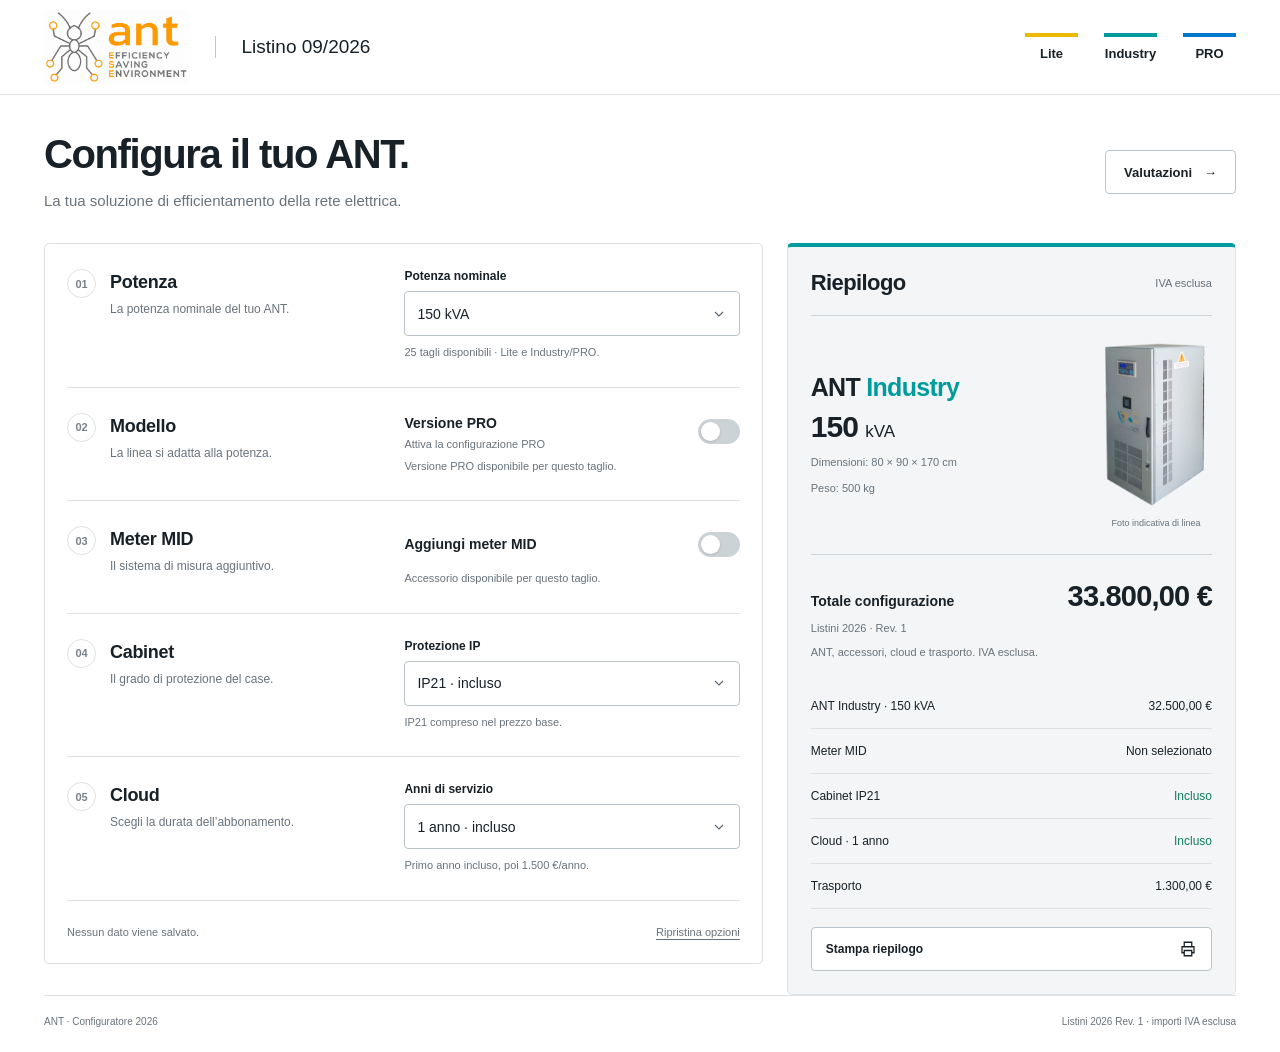
==== commit 159ea337: "Show catalogue weight below product dimensions" ====
--- a/index.html
+++ b/index.html
@@ -15,9 +15,9 @@
   <link rel="apple-touch-icon" href="assets/apple-touch-icon.png" sizes="180x180">
   <link rel="manifest" href="manifest.webmanifest">
   <link rel="stylesheet" href="styles.css?v=ac526b7ed7d2">
-  <script src="catalogue.js?v=af52c96cf43e" defer></script>
+  <script src="catalogue.js?v=6c5e0bcfbfb0" defer></script>
   <script src="calculator.js" defer></script>
-  <script src="app.js?v=407026c033d1" defer></script>
+  <script src="app.js?v=ac6974be9629" defer></script>
 </head>
 <body>
   <header class="header">
@@ -56,7 +56,7 @@
       </form>
       <aside class="summary" aria-labelledby="summary-heading">
         <div class="summary-top"><h2 id="summary-heading">Riepilogo</h2><span>IVA esclusa</span></div>
-        <div class="product"><div class="product-info"><h3>ANT <span id="line-name">Industry</span></h3><p id="power-summary">150 <span>kVA</span></p><small id="product-dimensions">Dimensioni da listino: 80 × 90 × 170 cm</small></div><figure class="product-visual"><img id="product-photo" src="assets/ant-standard.png" width="519" height="863" alt="ANT Industry, foto dal listino" decoding="async"><figcaption>Foto indicativa di linea</figcaption></figure></div>
+        <div class="product"><div class="product-info"><h3>ANT <span id="line-name">Industry</span></h3><p id="power-summary">150 <span>kVA</span></p><small id="product-dimensions">Dimensioni: 80 × 90 × 170 cm</small><small id="product-weight">Peso: 500 kg</small></div><figure class="product-visual"><img id="product-photo" src="assets/ant-standard.png" width="519" height="863" alt="ANT Industry, foto dal listino" decoding="async"><figcaption>Foto indicativa di linea</figcaption></figure></div>
         <div id="pricing" aria-live="polite" aria-atomic="true"><div class="price-heading"><span id="total-label">Importo parziale</span><strong id="total">0,00 €</strong></div><p class="price-caption" id="line-note">Listini 2026 · Rev. 1</p><p class="price-caption" id="total-caption">Somma delle sole voci con prezzo noto.</p><dl id="breakdown"></dl><div class="quote-warning" id="quote-warning"><strong>Totale non determinabile</strong><p id="missing"></p></div></div>
         <button id="print" type="button" class="print-button">Stampa riepilogo <svg aria-hidden="true" width="18" height="18" viewBox="0 0 24 24" fill="none" stroke="currentColor" stroke-width="1.7"><path d="M7 8V3h10v5M7 17H4V9h16v8h-3M7 14h10v7H7z"/></svg></button>
       </aside>
